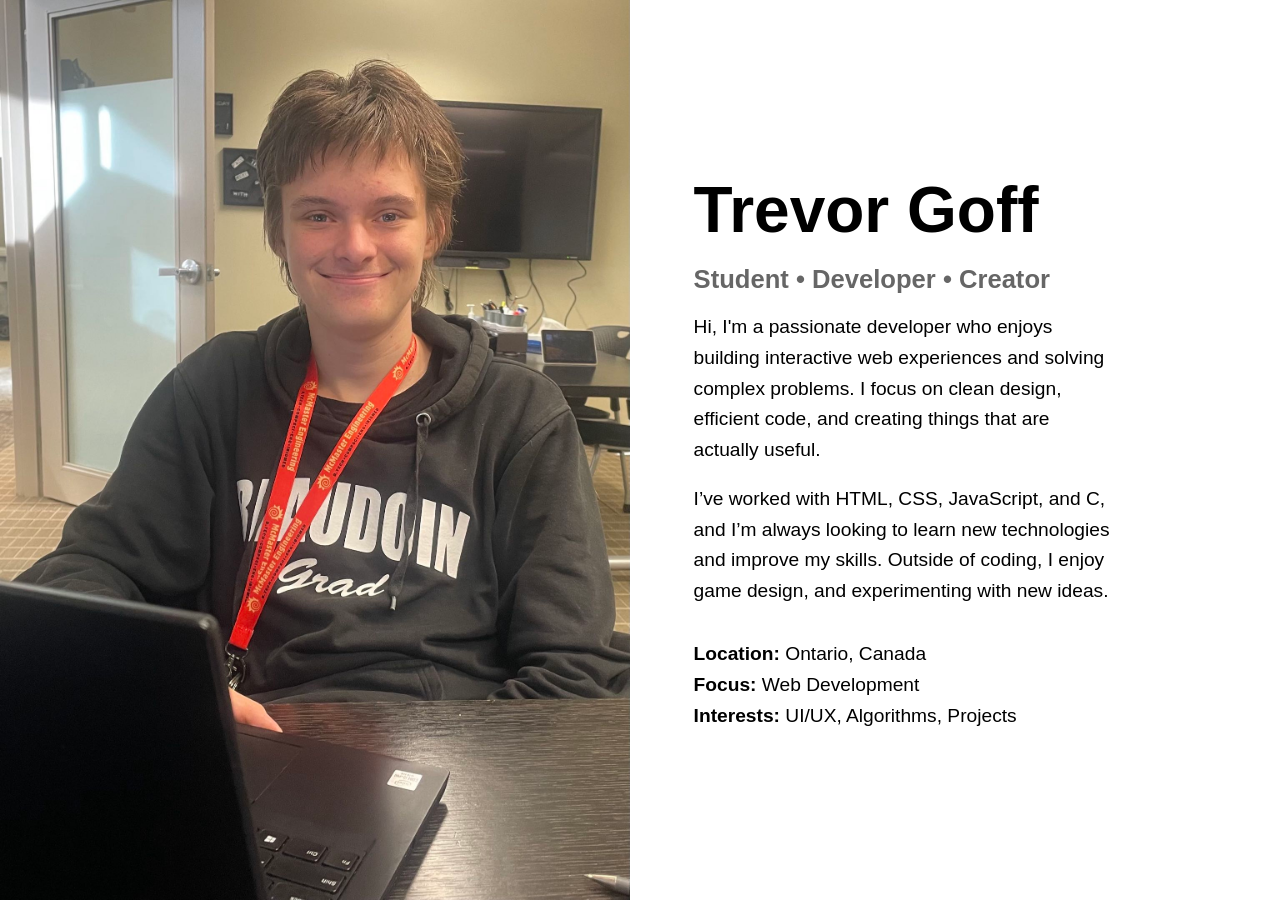
==== cardContents/about.html @ 34b3f525 "First card" ====
<!DOCTYPE html>
<html lang="en">

<head>
    <meta charset="UTF-8">
    <meta name="viewport" content="width=device-width, initial-scale=1.0">
    <title>About Me</title>
    <link rel="stylesheet" href="about.css">
</head>

<body>
    <div class="about-container">
        <div class="image-section">
            <img src="trevor.jpg" alt="Portrait">
        </div>

        <div class="content-section">
            <h1 class="name">Trevor Goff</h1>
            <h2 class="title">Student • Developer • Creator</h2>

            <p class="bio">
                Hi, I'm a passionate developer who enjoys building interactive web experiences
                and solving complex problems. I focus on clean design, efficient code, and
                creating things that are actually useful.
            </p>

            <p class="bio">
                I’ve worked with HTML, CSS, JavaScript, and C, and I’m always looking to learn
                new technologies and improve my skills. Outside of coding, I enjoy game design,
                and experimenting with new ideas.
            </p>

            <div class="info">
                <div><strong>Location:</strong> Ontario, Canada</div>
                <div><strong>Focus:</strong> Web Development</div>
                <div><strong>Interests:</strong> UI/UX, Algorithms, Projects</div>
            </div>
        </div>
    </div>
</body>

</html>
---- cardContents/about.css ----
* {
    margin: 0;
    padding: 0;
    box-sizing: border-box;
}

body {
    font-family: sans-serif;
    height: 100vh;
    overflow: hidden;
}

.about-container {
    display: flex;
    height: 100vh;
    width: 100%;
}

/* LEFT IMAGE */
.image-section {
    height: 100vh;
}

.image-section img {
    height: 100%;
    width: auto;
    object-fit: cover;
}

/* RIGHT CONTENT */
.content-section {
    flex: 1;
    padding: 5vw;
    display: flex;
    flex-direction: column;
    justify-content: center;
    gap: 2vh;
}

/* TEXT STYLES */
.name {
    font-size: 5vw;
}

.title {
    font-size: 2vw;
    color: #666;
}

.bio {
    font-size: 1.5vw;
    line-height: 1.6;
    max-width: 80%;
}

/* INFO BLOCK */
.info {
    margin-top: 2vh;
    display: flex;
    flex-direction: column;
    gap: 1vh;
    font-size: 1.5vw;
}
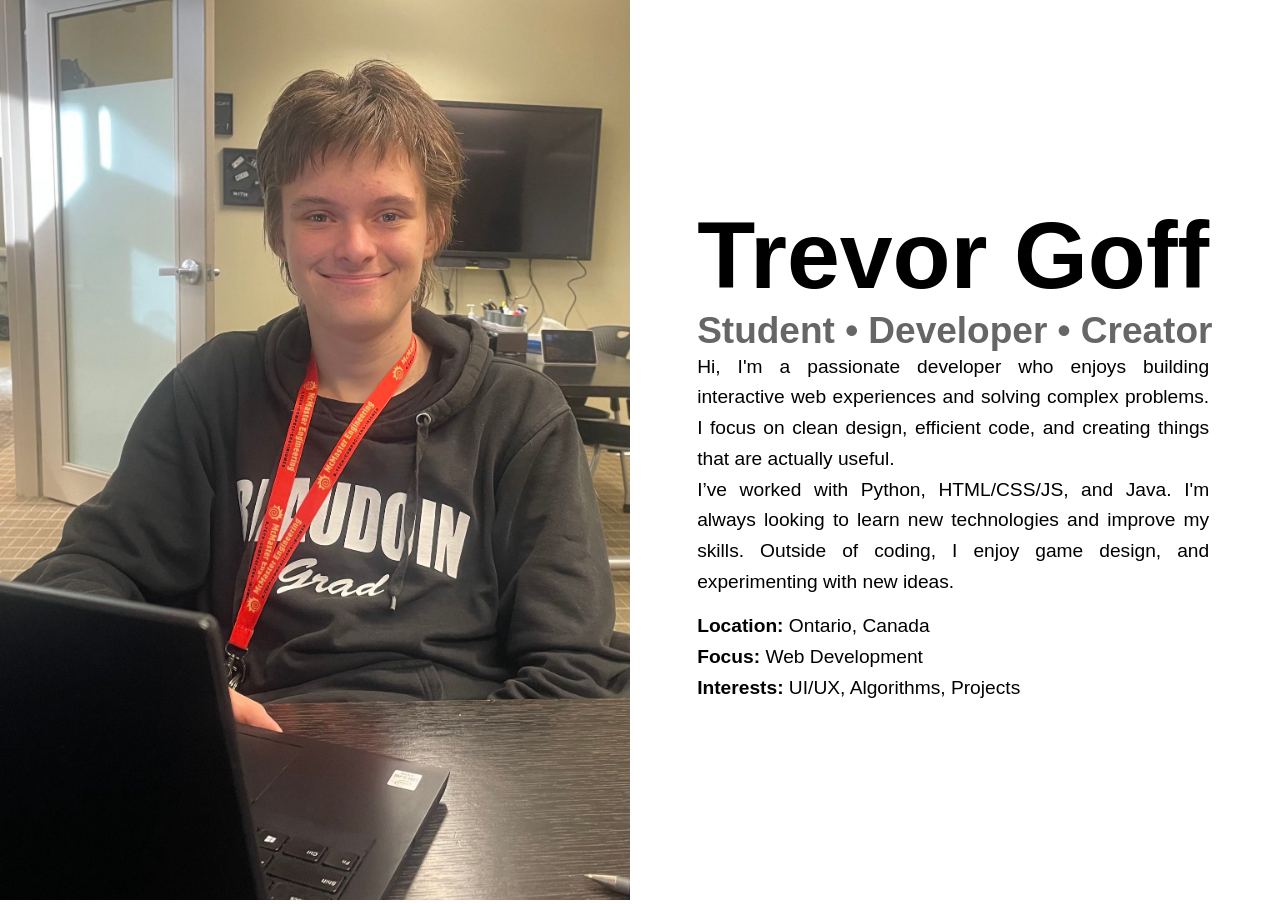
==== commit 3804f164: "Updated sizing" ====
--- a/cardContents/about.html
+++ b/cardContents/about.html
@@ -6,6 +6,7 @@
     <meta name="viewport" content="width=device-width, initial-scale=1.0">
     <title>About Me</title>
     <link rel="stylesheet" href="about.css">
+    <script src="about.js"></script>
 </head>
 
 <body>
@@ -15,25 +16,27 @@
         </div>
 
         <div class="content-section">
-            <h1 class="name">Trevor Goff</h1>
-            <h2 class="title">Student • Developer • Creator</h2>
+            <div id="description">
+                <h1 id="name">Trevor Goff</h1>
+                <h2 id="title">Student • Developer • Creator</h2>
 
-            <p class="bio">
-                Hi, I'm a passionate developer who enjoys building interactive web experiences
-                and solving complex problems. I focus on clean design, efficient code, and
-                creating things that are actually useful.
-            </p>
+                <p class="bio">
+                    Hi, I'm a passionate developer who enjoys building interactive web experiences
+                    and solving complex problems. I focus on clean design, efficient code, and
+                    creating things that are actually useful.
+                </p>
 
-            <p class="bio">
-                I’ve worked with HTML, CSS, JavaScript, and C, and I’m always looking to learn
-                new technologies and improve my skills. Outside of coding, I enjoy game design,
-                and experimenting with new ideas.
-            </p>
+                <p class="bio">
+                    I’ve worked with Python, HTML/CSS/JS, and Java. I'm always looking to learn
+                    new technologies and improve my skills. Outside of coding, I enjoy game design,
+                    and experimenting with new ideas.
+                </p>
 
-            <div class="info">
-                <div><strong>Location:</strong> Ontario, Canada</div>
-                <div><strong>Focus:</strong> Web Development</div>
-                <div><strong>Interests:</strong> UI/UX, Algorithms, Projects</div>
+                <div class="info">
+                    <div><strong>Location:</strong> Ontario, Canada</div>
+                    <div><strong>Focus:</strong> Web Development</div>
+                    <div><strong>Interests:</strong> UI/UX, Algorithms, Projects</div>
+                </div>
             </div>
         </div>
     </div>
--- a/cardContents/about.css
+++ b/cardContents/about.css
@@ -30,27 +30,39 @@
 /* RIGHT CONTENT */
 .content-section {
     flex: 1;
-    padding: 5vw;
+    padding: auto;
     display: flex;
     flex-direction: column;
     justify-content: center;
+    align-content: center;
+    flex-wrap:wrap;
     gap: 2vh;
+    text-align: justify;
+}
+
+#description {
+    width: fit-content;
 }
 
 /* TEXT STYLES */
-.name {
+#name {
+    text-align: center;
     font-size: 5vw;
+    width: fit-content;
 }
 
-.title {
+#title {
+    text-align: center;
     font-size: 2vw;
     color: #666;
+    width: fit-content;
 }
 
 .bio {
     font-size: 1.5vw;
     line-height: 1.6;
-    max-width: 80%;
+    max-width: 40vw;
+    width: fit-content;
 }
 
 /* INFO BLOCK */
@@ -60,4 +72,5 @@
     flex-direction: column;
     gap: 1vh;
     font-size: 1.5vw;
+    width: fit-content;
 }
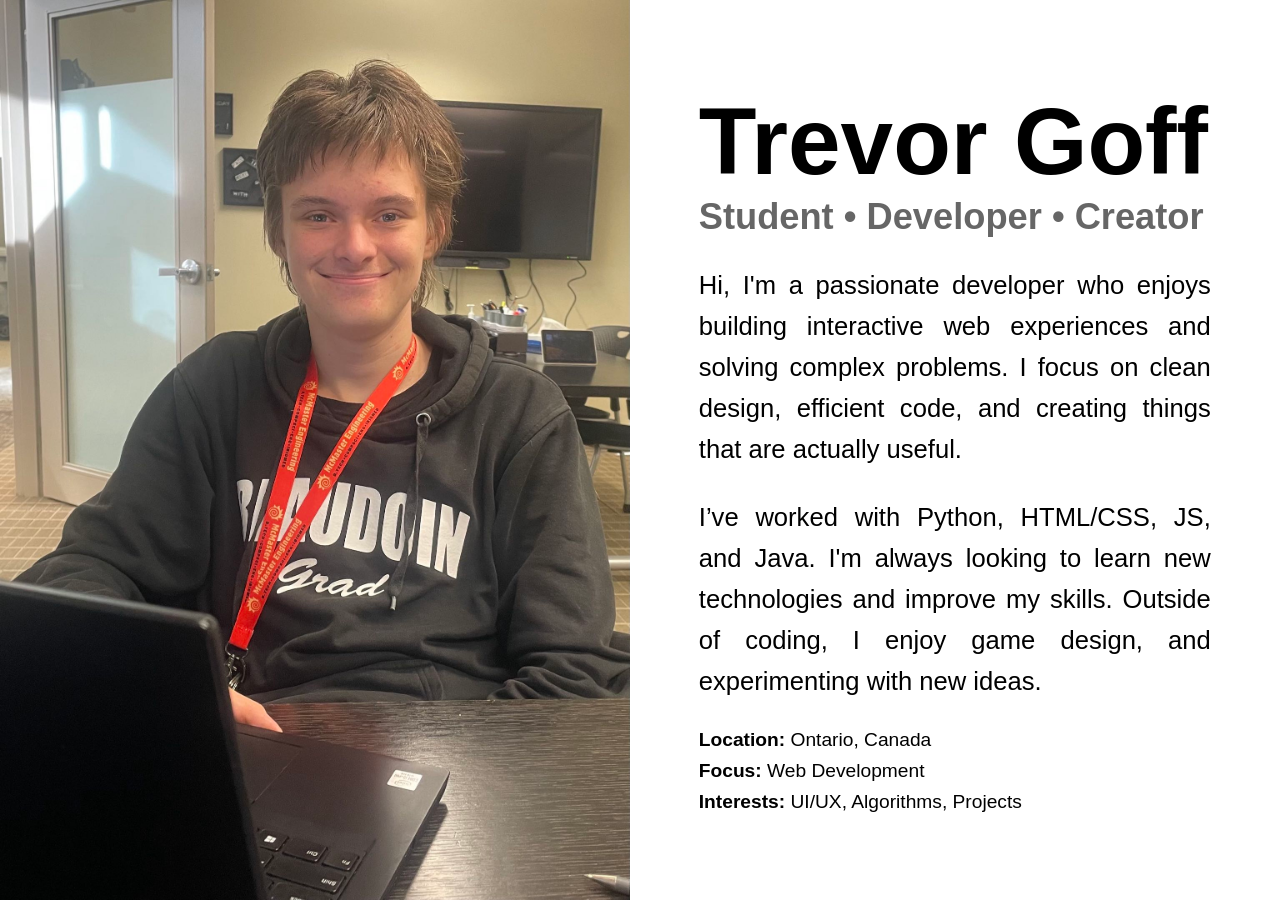
==== commit 2ba0b250: "Styling cleanup" ====
--- a/cardContents/about.html
+++ b/cardContents/about.html
@@ -19,15 +19,13 @@
             <div id="description">
                 <h1 id="name">Trevor Goff</h1>
                 <h2 id="title">Student • Developer • Creator</h2>
-
                 <p class="bio">
                     Hi, I'm a passionate developer who enjoys building interactive web experiences
                     and solving complex problems. I focus on clean design, efficient code, and
                     creating things that are actually useful.
                 </p>
-
                 <p class="bio">
-                    I’ve worked with Python, HTML/CSS/JS, and Java. I'm always looking to learn
+                    I’ve worked with Python, HTML/CSS, JS, and Java. I'm always looking to learn
                     new technologies and improve my skills. Outside of coding, I enjoy game design,
                     and experimenting with new ideas.
                 </p>
--- a/cardContents/about.css
+++ b/cardContents/about.css
@@ -35,13 +35,18 @@
     flex-direction: column;
     justify-content: center;
     align-content: center;
-    flex-wrap:wrap;
+    flex-wrap: wrap;
     gap: 2vh;
     text-align: justify;
 }
 
 #description {
     width: fit-content;
+    overflow-y: scroll;
+
+    &::-webkit-scrollbar {
+        display: none;
+    }
 }
 
 /* TEXT STYLES */
@@ -59,7 +64,8 @@
 }
 
 .bio {
-    font-size: 1.5vw;
+    margin: 3vh 0;
+    font-size: clamp(8px, 2vw, 2vw);
     line-height: 1.6;
     max-width: 40vw;
     width: fit-content;
@@ -71,6 +77,6 @@
     display: flex;
     flex-direction: column;
     gap: 1vh;
-    font-size: 1.5vw;
+    font-size: clamp(6px, 1.5vw, 1.5vw);
     width: fit-content;
 }
